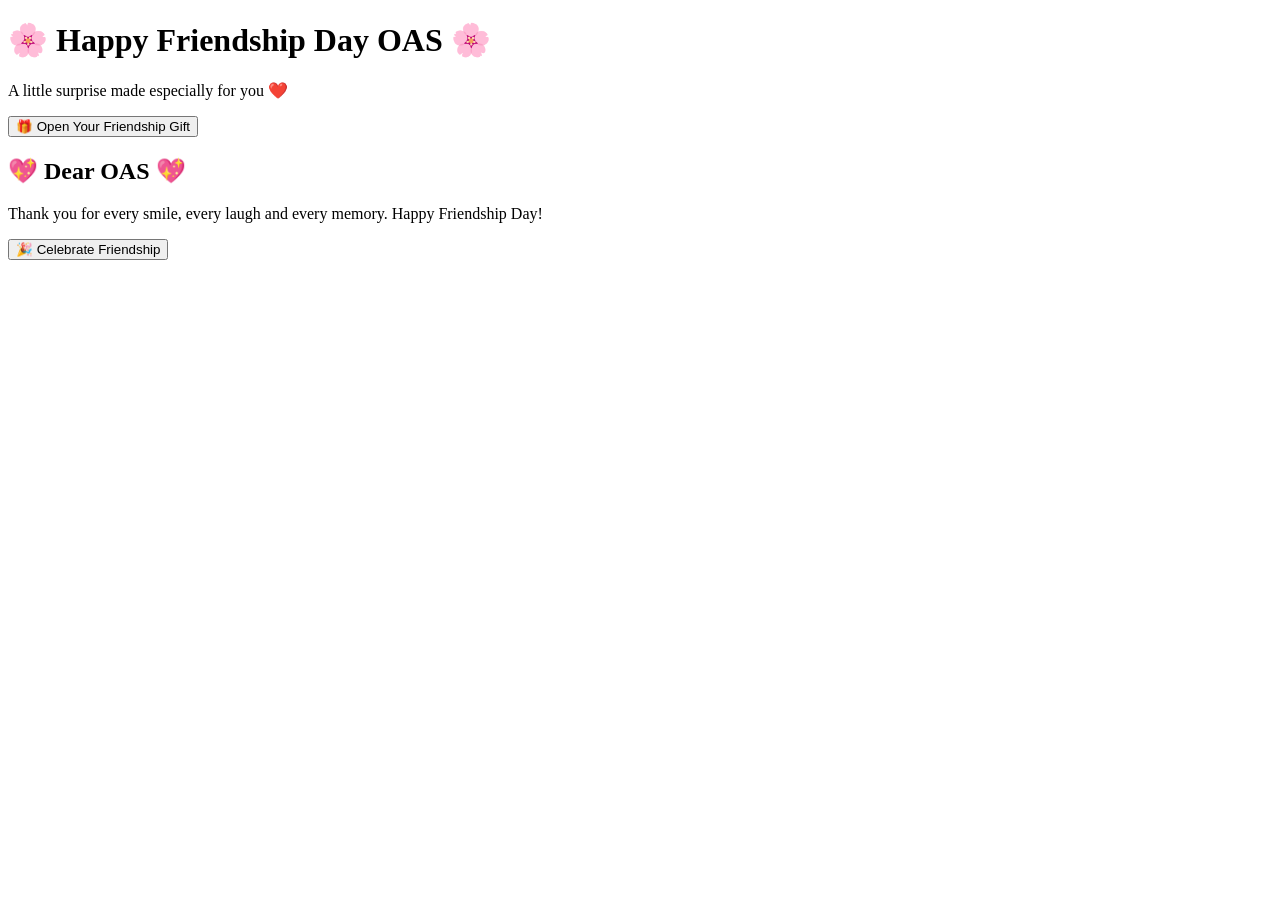
==== index.html @ ca907410 "Rename Index.html to index.html" ====
<!DOCTYPE html><html><head><meta charset="UTF-8"><meta name="viewport" content="width=device-width,initial-scale=1"><title>Happy Friendship Day OAS</title><link rel="stylesheet" href="style.css"></head><body><div id="hearts"></div><div class="glass"><h1>🌸 Happy Friendship Day OAS 🌸</h1><p>A little surprise made especially for you ❤️</p><button id="openBtn">🎁 Open Your Friendship Gift</button><div id="message" class="hidden"><h2>💖 Dear OAS 💖</h2><p>Thank you for every smile, every laugh and every memory. Happy Friendship Day!</p><button id="celebrate">🎉 Celebrate Friendship</button></div></div><audio id="bgMusic" loop><source src="music.mp3" type="audio/mpeg"></audio><script src="script.js"></script></body></html>
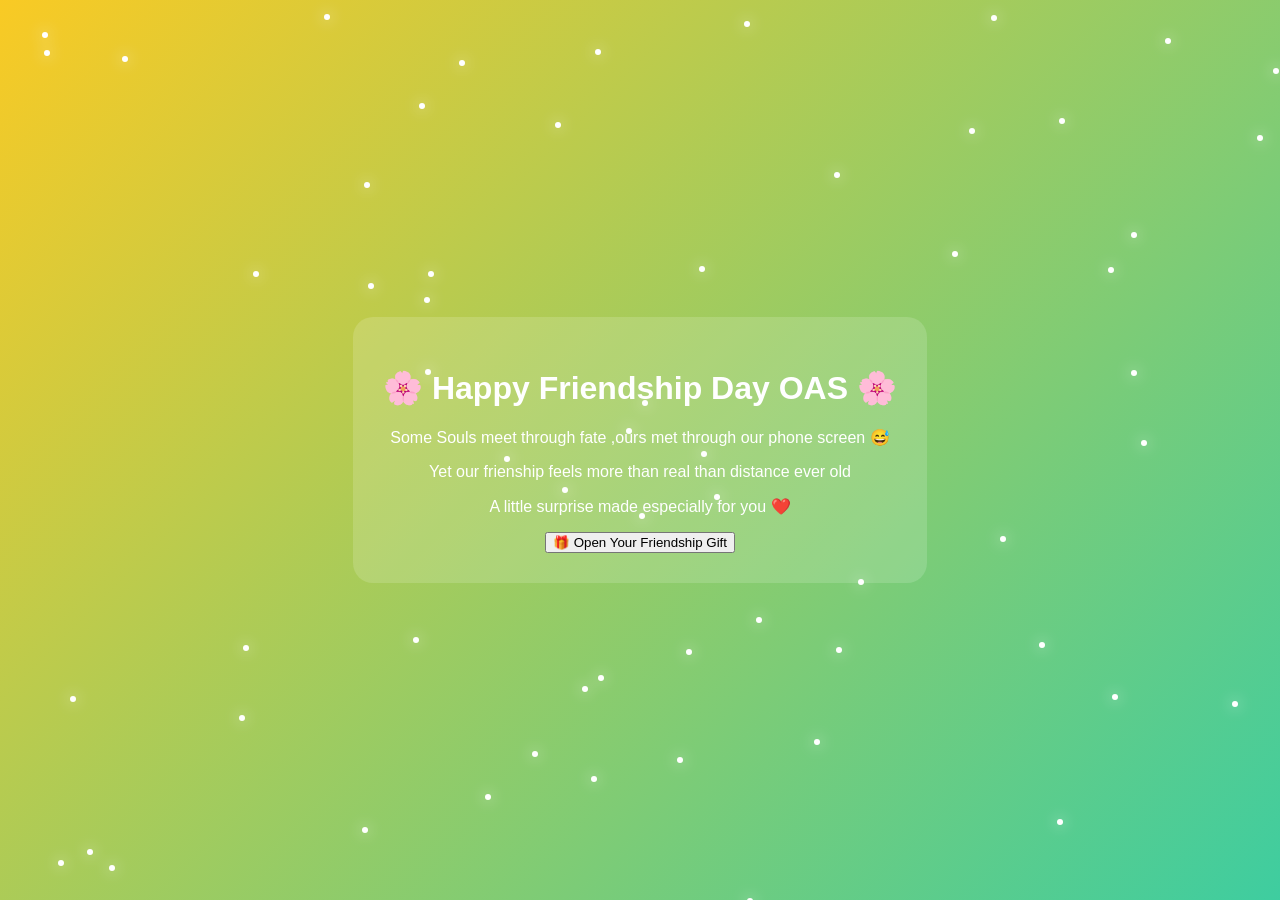
==== commit 79f652ee: "Revise friendship message in index.html Updated friendship message and added new lines to enhance th" ====
--- a/index.html
+++ b/index.html
@@ -1 +1 @@
-<!DOCTYPE html><html><head><meta charset="UTF-8"><meta name="viewport" content="width=device-width,initial-scale=1"><title>Happy Friendship Day OAS</title><link rel="stylesheet" href="style.css"></head><body><div id="hearts"></div><div class="glass"><h1>🌸 Happy Friendship Day OAS 🌸</h1><p>A little surprise made especially for you ❤️</p><button id="openBtn">🎁 Open Your Friendship Gift</button><div id="message" class="hidden"><h2>💖 Dear OAS 💖</h2><p>Thank you for every smile, every laugh and every memory. Happy Friendship Day!</p><button id="celebrate">🎉 Celebrate Friendship</button></div></div><audio id="bgMusic" loop><source src="music.mp3" type="audio/mpeg"></audio><script src="script.js"></script></body></html>
+<!DOCTYPE html><html><head><meta charset="UTF-8"><meta name="viewport" content="width=device-width,initial-scale=1"><title>Happy Friendship Day OAS</title><link rel="stylesheet" href="style.css"></head><body><div id="hearts"></div><div class="glass"><h1>🌸 Happy Friendship Day OAS 🌸</h1> <p> Some Souls meet through fate ,ours met through our phone screen 😅</p> <p> Yet our frienship feels more than real than distance ever old </p> <p>A little surprise made especially for you ❤️</p><button id="openBtn">🎁 Open Your Friendship Gift</button><div id="message" class="hidden"><h2>💖 Dear OAS 💖</h2><p> Not every Beautiful Frienship begins with Handshake <p> Some begin with a insta Ask me a questions session😅 or simple messages and became unforgettable </p> <p> Thank you for every smile, every laugh and every memory. Happy Friendship Day!</p><button id="celebrate">🎉 Celebrate Friendship</button></div></div><audio id="bgMusic" loop><source src="music.mp3" type="audio/mpeg"></audio><script src="script.js"></script></body></html>
--- a/style.css
+++ b/style.css
@@ -0,0 +1 @@
+body{margin:0;display:flex;justify-content:center;align-items:center;min-height:100vh;background:linear-gradient(-45deg,#ff6b81,#6c5ce7,#00cec9,#f9ca24);background-size:400% 400%;animation:bg 12s infinite;font-family:Arial}.glass{padding:30px;border-radius:20px;background:rgba(255,255,255,.15);color:#fff;text-align:center}.hidden{display:none}.heart,.light{position:fixed;pointer-events:none}.heart{bottom:-20px;animation:f 6s linear forwards}.light{width:6px;height:6px;border-radius:50%;background:#fff;box-shadow:0 0 15px #fff;animation:t 3s infinite}@keyframes bg{0%{background-position:0 50%}50%{background-position:100% 50%}100%{background-position:0 50%}}@keyframes f{to{transform:translateY(-110vh);opacity:0}}@keyframes t{50%{opacity:1;transform:scale(1.8)}0%,100%{opacity:.2;transform:scale(.5)}}
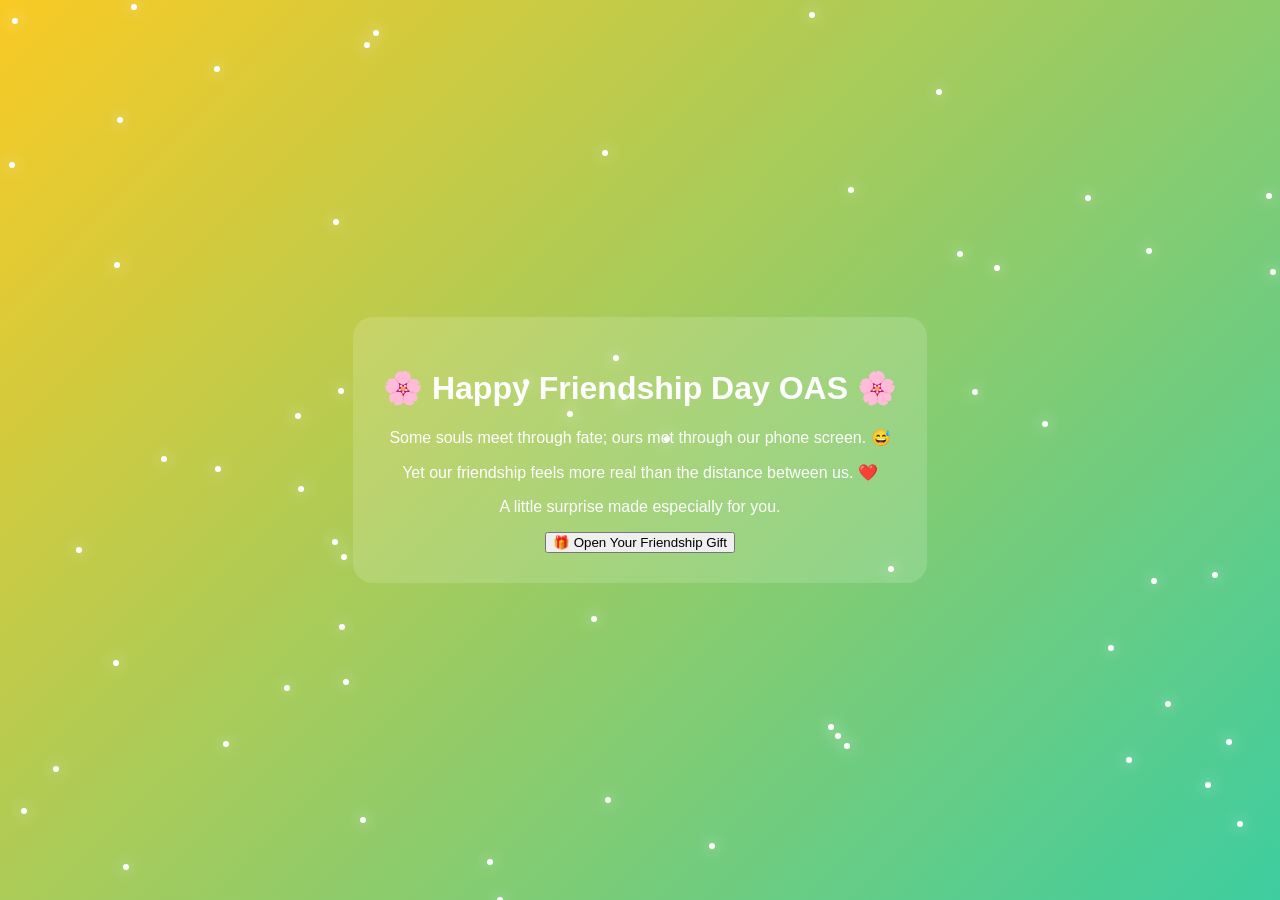
==== commit 7570a428: "Refactor index.html for better readability Updated HTML structure and improved text clarity." ====
--- a/index.html
+++ b/index.html
@@ -1 +1,45 @@
-<!DOCTYPE html><html><head><meta charset="UTF-8"><meta name="viewport" content="width=device-width,initial-scale=1"><title>Happy Friendship Day OAS</title><link rel="stylesheet" href="style.css"></head><body><div id="hearts"></div><div class="glass"><h1>🌸 Happy Friendship Day OAS 🌸</h1> <p> Some Souls meet through fate ,ours met through our phone screen 😅</p> <p> Yet our frienship feels more than real than distance ever old </p> <p>A little surprise made especially for you ❤️</p><button id="openBtn">🎁 Open Your Friendship Gift</button><div id="message" class="hidden"><h2>💖 Dear OAS 💖</h2><p> Not every Beautiful Frienship begins with Handshake <p> Some begin with a insta Ask me a questions session😅 or simple messages and became unforgettable </p> <p> Thank you for every smile, every laugh and every memory. Happy Friendship Day!</p><button id="celebrate">🎉 Celebrate Friendship</button></div></div><audio id="bgMusic" loop><source src="music.mp3" type="audio/mpeg"></audio><script src="script.js"></script></body></html>
+<!DOCTYPE html>
+<html lang="en">
+<head>
+    <meta charset="UTF-8">
+    <meta name="viewport" content="width=device-width, initial-scale=1.0">
+    <title>Happy Friendship Day OAS</title>
+    <link rel="stylesheet" href="style.css">
+</head>
+<body>
+
+    <div id="hearts"></div>
+
+    <div class="glass">
+        <h1>🌸 Happy Friendship Day OAS 🌸</h1>
+
+        <p>Some souls meet through fate; ours met through our phone screen. 😅</p>
+
+        <p>Yet our friendship feels more real than the distance between us. ❤️</p>
+
+        <p>A little surprise made especially for you.</p>
+
+        <button id="openBtn">🎁 Open Your Friendship Gift</button>
+
+        <div id="message" class="hidden">
+            <h2>💖 Dear OAS 💖</h2>
+
+            <p>Not every beautiful friendship begins with a handshake.</p>
+
+            <p>Some begin with an Instagram "Ask Me a Question" session 😅 or a simple message and become unforgettable.</p>
+
+            <p>Thank you for every smile, every laugh, and every memory. Happy Friendship Day! ❤️</p>
+
+            <button id="celebrate">🎉 Celebrate Friendship</button>
+        </div>
+    </div>
+
+    <audio id="bgMusic" loop>
+        <source src="music.mp3" type="audio/mpeg">
+        Your browser does not support the audio element.
+    </audio>
+
+    <script src="script.js"></script>
+
+</body>
+</html>
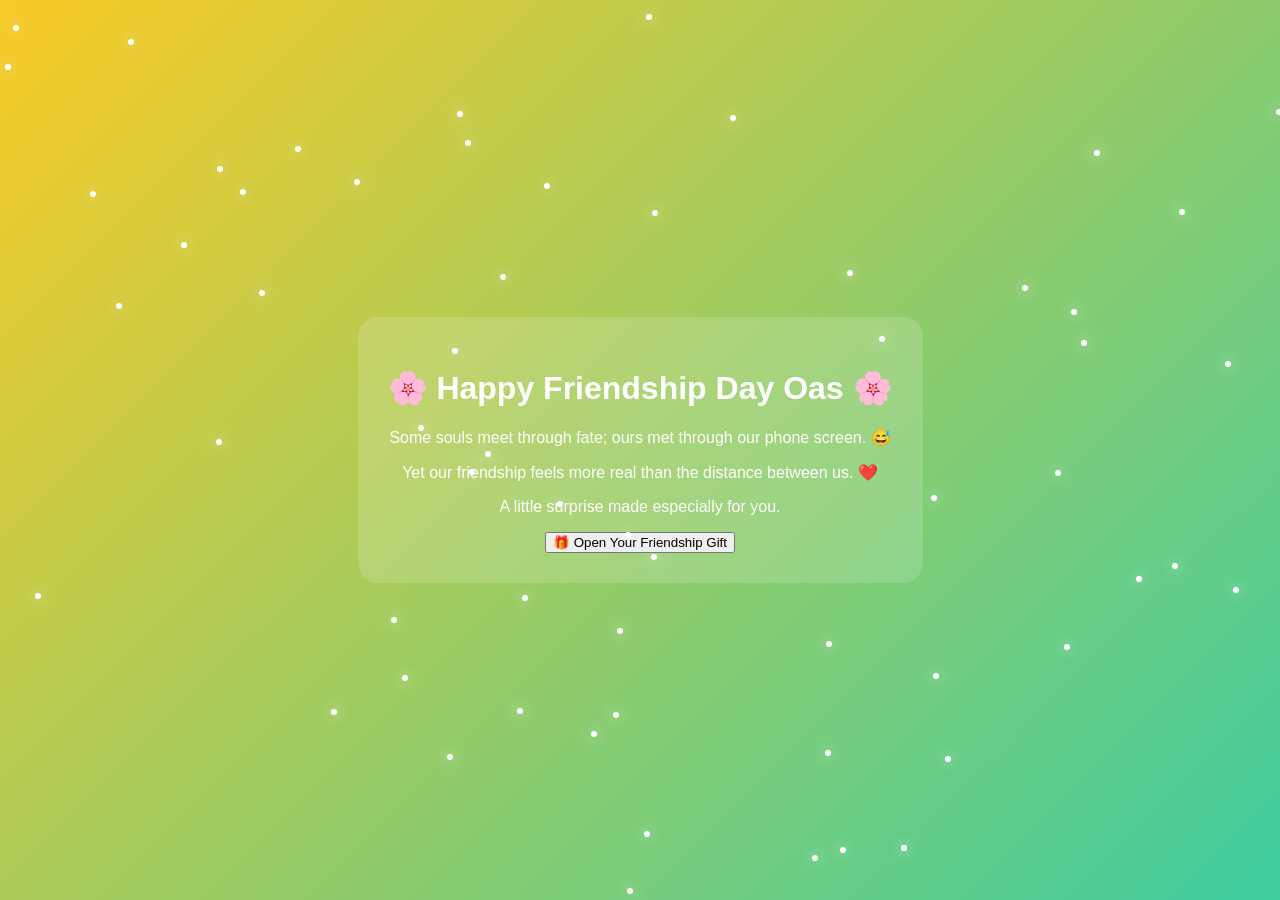
==== commit 794d4f2c: "Correct title and greeting for Friendship Day Updated title and greeting messages for consistency." ====
--- a/index.html
+++ b/index.html
@@ -3,7 +3,7 @@
 <head>
     <meta charset="UTF-8">
     <meta name="viewport" content="width=device-width, initial-scale=1.0">
-    <title>Happy Friendship Day OAS</title>
+    <title>Happy Friendship Day Oas </title>
     <link rel="stylesheet" href="style.css">
 </head>
 <body>
@@ -11,7 +11,7 @@
     <div id="hearts"></div>
 
     <div class="glass">
-        <h1>🌸 Happy Friendship Day OAS 🌸</h1>
+        <h1>🌸 Happy Friendship Day Oas 🌸</h1>
 
         <p>Some souls meet through fate; ours met through our phone screen. 😅</p>
 
@@ -22,11 +22,12 @@
         <button id="openBtn">🎁 Open Your Friendship Gift</button>
 
         <div id="message" class="hidden">
-            <h2>💖 Dear OAS 💖</h2>
+            <h2>💖 Dear Oas 💖</h2>
 
             <p>Not every beautiful friendship begins with a handshake.</p>
 
-            <p>Some begin with an Instagram "Ask Me a Question" session 😅 or a simple message and become unforgettable.</p>
+            <p>Some begin with an Instagram "Ask Me a Question" session 😅 or sharing reels/simple messages 
+                could be the beginning of a bond you’d never want to lose. </p>
 
             <p>Thank you for every smile, every laugh, and every memory. Happy Friendship Day! ❤️</p>
 
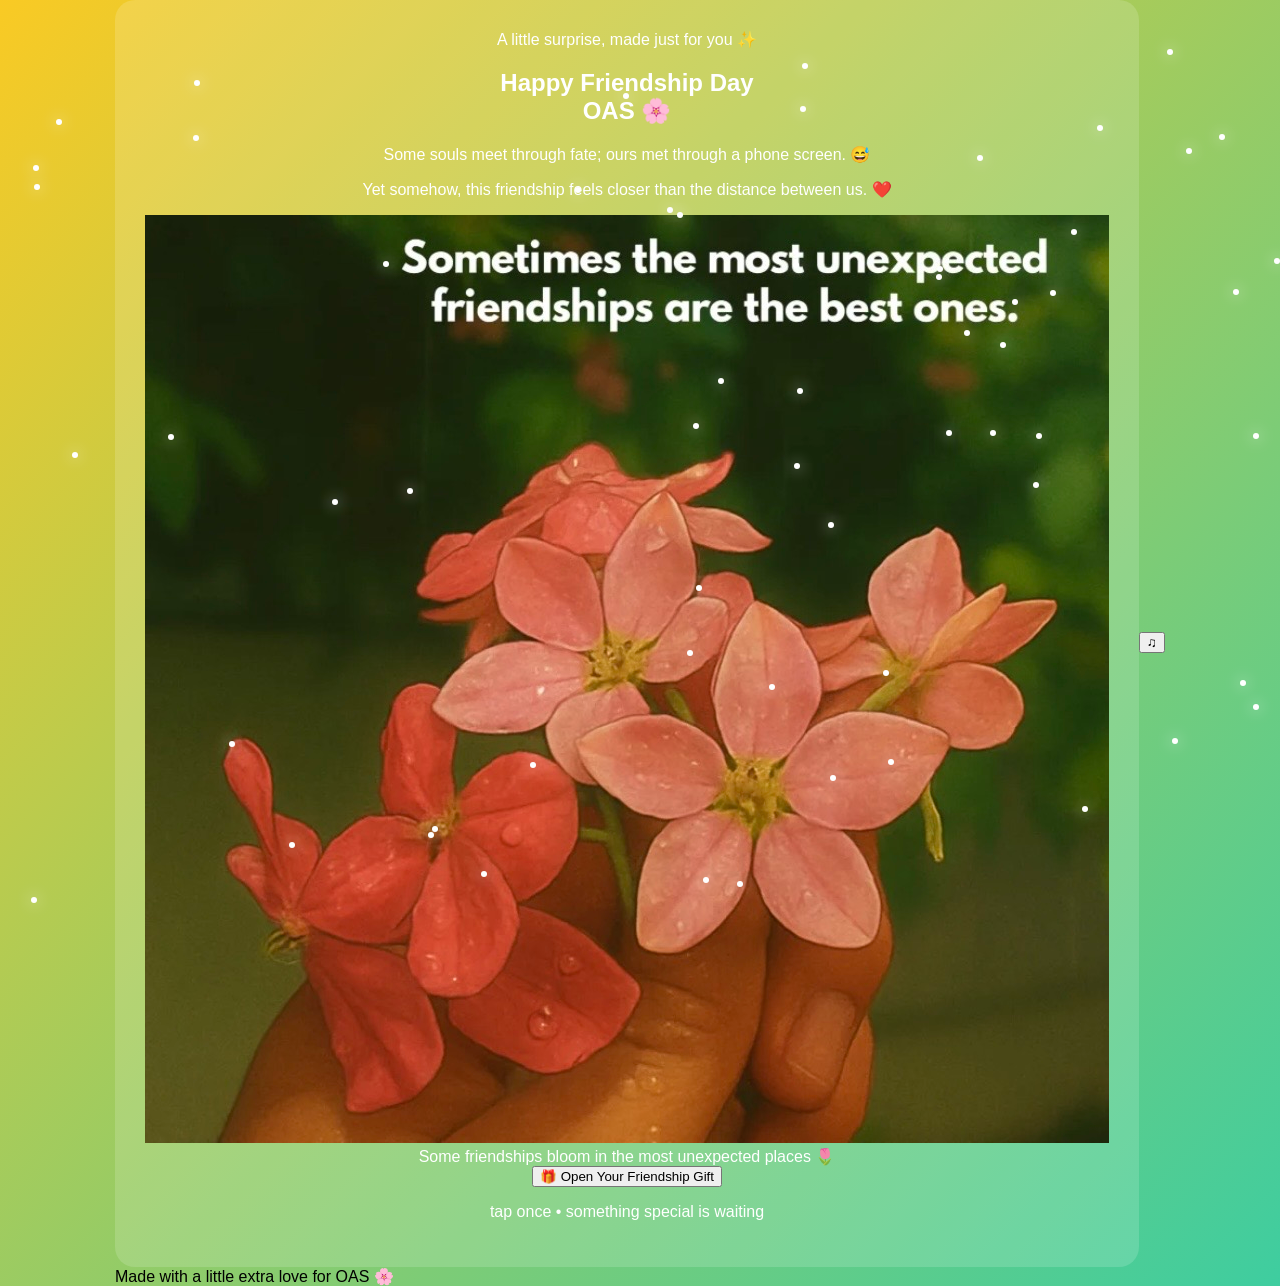
==== commit d0cb90c2: "Rename inde.html to index.html" ====
--- a/index.html
+++ b/index.html
@@ -1,46 +1,72 @@
 <!DOCTYPE html>
 <html lang="en">
 <head>
-    <meta charset="UTF-8">
-    <meta name="viewport" content="width=device-width, initial-scale=1.0">
-    <title>Happy Friendship Day Oas </title>
-    <link rel="stylesheet" href="style.css">
+<meta charset="UTF-8">
+<meta name="viewport" content="width=device-width, initial-scale=1.0">
+<meta name="theme-color" content="#120b22">
+<title>Happy Friendship Day OAS 🌸</title>
+<link rel="preconnect" href="https://fonts.googleapis.com">
+<link href="https://fonts.googleapis.com/css2?family=DM+Serif+Display&family=Poppins:wght@300;400;500;600;700&display=swap" rel="stylesheet">
+<link rel="stylesheet" href="style.css">
 </head>
 <body>
+<div class="aurora"></div>
+<div id="stars"></div>
+<div id="petals"></div>
 
-    <div id="hearts"></div>
+<main class="page">
+  <section class="hero glass">
+    <div class="badge">A little surprise, made just for you ✨</div>
+    <h1>Happy Friendship Day<br><span>OAS</span> 🌸</h1>
+    <p class="intro">Some souls meet through fate; ours met through a phone screen. 😅</p>
+    <p class="intro soft">Yet somehow, this friendship feels closer than the distance between us. ❤️</p>
 
-    <div class="glass">
-        <h1>🌸 Happy Friendship Day Oas 🌸</h1>
-
-        <p>Some souls meet through fate; ours met through our phone screen. 😅</p>
-
-        <p>Yet our friendship feels more real than the distance between us. ❤️</p>
-
-        <p>A little surprise made especially for you.</p>
-
-        <button id="openBtn">🎁 Open Your Friendship Gift</button>
-
-        <div id="message" class="hidden">
-            <h2>💖 Dear Oas 💖</h2>
-
-            <p>Not every beautiful friendship begins with a handshake.</p>
-
-            <p>Some begin with an Instagram "Ask Me a Question" session 😅 or sharing reels/simple messages 
-                could be the beginning of a bond you’d never want to lose. </p>
-
-            <p>Thank you for every smile, every laugh, and every memory. Happy Friendship Day! ❤️</p>
-
-            <button id="celebrate">🎉 Celebrate Friendship</button>
-        </div>
+    <div class="photo-wrap">
+      <div class="glow-ring"></div>
+      <img src="friendship1.jpeg" alt="Flowers and a friendship moment" class="main-photo">
+      <div class="photo-caption">Some friendships bloom in the most unexpected places 🌷</div>
     </div>
 
-    <audio id="bgMusic" loop>
-        <source src="music.mp3" type="audio/mpeg">
-        Your browser does not support the audio element.
-    </audio>
+    <button id="openBtn" class="magic-btn"><span>🎁</span> Open Your Friendship Gift</button>
+    <p class="hint">tap once • something special is waiting</p>
+  </section>
 
-    <script src="script.js"></script>
+  <section id="message" class="message glass hidden">
+    <div class="sparkle">✦</div>
+    <p class="eyebrow">FOR MY BESTIE</p>
+    <h2>Dear OAS 💖</h2>
 
+    <div class="quote">
+      “Not every beautiful friendship begins with a handshake.
+      Some begin with a simple message and become unforgettable.”
+    </div>
+
+    <p>Some begin with an Instagram “Ask Me a Question” session 😅, a reel, or just one random message… and somehow turn into a bond you never want to lose.</p>
+
+    <p>We may have never met in real life, but you've already become a beautiful part of my everyday world.</p>
+
+    <div class="memory-card">
+      <img src="friendship2.jpeg" alt="A sweet friendship memory">
+      <div>
+        <strong>Distance is just a number.</strong>
+        <span>Good friendships make the miles feel smaller. 🤍</span>
+      </div>
+    </div>
+
+    <p class="final-line">Thank you for every smile, every laugh, every conversation and every little memory. ❤️</p>
+
+    <button id="celebrate" class="magic-btn secondary">🎉 Celebrate Friendship</button>
+    <p class="forever">Here's to a friendship that started online and became genuinely special. ✨</p>
+  </section>
+
+  <footer>Made with a little extra love for OAS 🌸</footer>
+</main>
+
+<button id="musicBtn" class="music-btn" aria-label="Toggle music">♫</button>
+<audio id="bgMusic" loop>
+  <source src="music.mp3" type="audio/mpeg">
+</audio>
+
+<script src="script.js"></script>
 </body>
 </html>
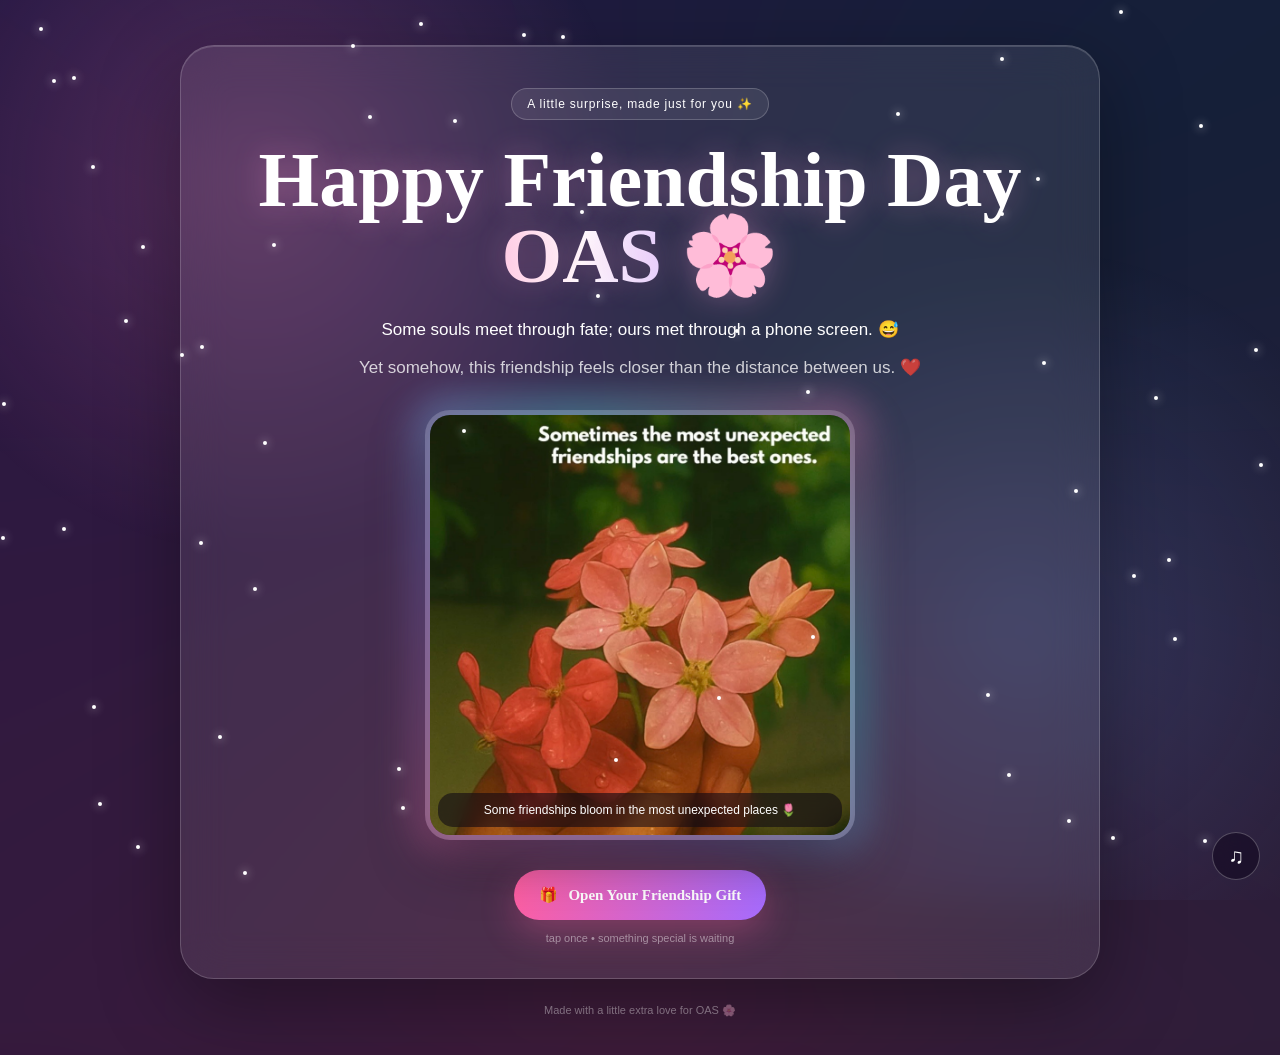
==== commit 5d313e32: "Update index.html" ====
--- a/index.html
+++ b/index.html
@@ -4,7 +4,7 @@
 <meta charset="UTF-8">
 <meta name="viewport" content="width=device-width, initial-scale=1.0">
 <meta name="theme-color" content="#120b22">
-<title>Happy Friendship Day OAS 🌸</title>
+<title>Happy Friendship Day Oas 🌸</title>
 <link rel="preconnect" href="https://fonts.googleapis.com">
 <link href="https://fonts.googleapis.com/css2?family=DM+Serif+Display&family=Poppins:wght@300;400;500;600;700&display=swap" rel="stylesheet">
 <link rel="stylesheet" href="style.css">
@@ -34,7 +34,7 @@
   <section id="message" class="message glass hidden">
     <div class="sparkle">✦</div>
     <p class="eyebrow">FOR MY BESTIE</p>
-    <h2>Dear OAS 💖</h2>
+    <h2>Dear Oas 💖</h2>
 
     <div class="quote">
       “Not every beautiful friendship begins with a handshake.
--- a/style.css
+++ b/style.css
@@ -1 +1,51 @@
-body{margin:0;display:flex;justify-content:center;align-items:center;min-height:100vh;background:linear-gradient(-45deg,#ff6b81,#6c5ce7,#00cec9,#f9ca24);background-size:400% 400%;animation:bg 12s infinite;font-family:Arial}.glass{padding:30px;border-radius:20px;background:rgba(255,255,255,.15);color:#fff;text-align:center}.hidden{display:none}.heart,.light{position:fixed;pointer-events:none}.heart{bottom:-20px;animation:f 6s linear forwards}.light{width:6px;height:6px;border-radius:50%;background:#fff;box-shadow:0 0 15px #fff;animation:t 3s infinite}@keyframes bg{0%{background-position:0 50%}50%{background-position:100% 50%}100%{background-position:0 50%}}@keyframes f{to{transform:translateY(-110vh);opacity:0}}@keyframes t{50%{opacity:1;transform:scale(1.8)}0%,100%{opacity:.2;transform:scale(.5)}}
+*{box-sizing:border-box}
+html{scroll-behavior:smooth}
+body{margin:0;min-height:100vh;font-family:Poppins,sans-serif;color:#fff;background:#10091c;overflow-x:hidden}
+body:before{content:"";position:fixed;inset:0;background:radial-gradient(circle at 20% 20%,rgba(255,119,179,.22),transparent 30%),radial-gradient(circle at 80% 70%,rgba(113,167,255,.18),transparent 32%);pointer-events:none;z-index:-2}
+.aurora{position:fixed;inset:-30%;background:conic-gradient(from 180deg,rgba(255,105,180,.20),rgba(139,92,246,.18),rgba(56,189,248,.13),rgba(255,105,180,.20));filter:blur(70px);animation:aurora 14s ease-in-out infinite alternate;z-index:-3}
+@keyframes aurora{to{transform:rotate(25deg) scale(1.15)}}
+.page{width:min(920px,92%);margin:auto;padding:45px 0 28px}
+.glass{background:rgba(255,255,255,.085);border:1px solid rgba(255,255,255,.18);box-shadow:0 25px 80px rgba(0,0,0,.35),inset 0 1px rgba(255,255,255,.15);backdrop-filter:blur(22px);-webkit-backdrop-filter:blur(22px);border-radius:34px}
+.hero{text-align:center;padding:42px 28px 34px;position:relative;overflow:hidden}
+.hero:after{content:"";position:absolute;inset:-2px;border-radius:34px;background:linear-gradient(120deg,transparent 20%,rgba(255,255,255,.15),transparent 45%);transform:translateX(-120%);animation:shine 6s infinite;pointer-events:none}
+@keyframes shine{55%,100%{transform:translateX(120%)}}
+.badge{display:inline-block;padding:8px 15px;border:1px solid rgba(255,255,255,.2);border-radius:999px;background:rgba(255,255,255,.08);font-size:12px;letter-spacing:.8px}
+h1{font-family:"DM Serif Display",serif;font-size:clamp(45px,8vw,78px);line-height:.98;margin:22px 0 20px;text-shadow:0 0 30px rgba(255,160,210,.32)}
+h1 span{background:linear-gradient(90deg,#ffd1e7,#fff,#e5d2ff);-webkit-background-clip:text;background-clip:text;color:transparent}
+.intro{font-size:17px;line-height:1.75;max-width:650px;margin:8px auto}
+.soft{opacity:.78}
+.photo-wrap{width:min(430px,100%);margin:28px auto 30px;position:relative}
+.main-photo{display:block;width:100%;aspect-ratio:1/1;object-fit:cover;border-radius:25px;border:5px solid rgba(255,255,255,.15);box-shadow:0 20px 55px rgba(0,0,0,.4);position:relative;z-index:2}
+.glow-ring{position:absolute;inset:-12px;border-radius:32px;background:linear-gradient(45deg,#ff76b7,#a78bfa,#67e8f9,#ff76b7);filter:blur(18px);opacity:.42;animation:ring 7s linear infinite}
+@keyframes ring{to{transform:rotate(360deg)}}
+.photo-caption{position:absolute;bottom:13px;left:13px;right:13px;z-index:3;padding:10px;border-radius:15px;background:rgba(10,5,20,.55);backdrop-filter:blur(8px);font-size:12px}
+.magic-btn{border:0;border-radius:999px;padding:16px 25px;font:600 15px Poppins;color:#fff;cursor:pointer;background:linear-gradient(100deg,#ff5fa2,#a66cff);box-shadow:0 12px 35px rgba(255,95,162,.3);transition:.3s;position:relative;overflow:hidden}
+.magic-btn:hover{transform:translateY(-3px) scale(1.02);box-shadow:0 18px 45px rgba(255,95,162,.45)}
+.magic-btn:active{transform:scale(.97)}
+.magic-btn span{margin-right:7px}
+.hint{font-size:11px;opacity:.45;margin:12px 0 0}
+.message{position:relative;margin-top:24px;padding:42px 30px;text-align:center;animation:rise .8s ease both}
+.hidden{display:none}
+@keyframes rise{from{opacity:0;transform:translateY(30px) scale(.97)}to{opacity:1;transform:none}}
+.sparkle{font-size:28px;animation:pulse 1.8s infinite}
+@keyframes pulse{50%{transform:scale(1.3);text-shadow:0 0 20px #ff8fc8}}
+.eyebrow{letter-spacing:3px;font-size:11px;opacity:.55}
+h2{font-family:"DM Serif Display",serif;font-size:42px;margin:8px 0 22px}
+.message>p{max-width:680px;margin:16px auto;line-height:1.85;color:rgba(255,255,255,.84)}
+.quote{max-width:680px;margin:0 auto 25px;padding:20px;border-left:3px solid #ff8fc8;background:rgba(255,255,255,.06);border-radius:0 18px 18px 0;font-family:"DM Serif Display",serif;font-size:23px;line-height:1.45}
+.memory-card{max-width:650px;margin:28px auto;padding:12px;display:flex;align-items:center;gap:18px;text-align:left;background:rgba(255,255,255,.07);border:1px solid rgba(255,255,255,.12);border-radius:22px}
+.memory-card img{width:150px;height:120px;object-fit:cover;border-radius:16px}
+.memory-card strong,.memory-card span{display:block}.memory-card strong{font-size:16px;margin-bottom:7px}.memory-card span{font-size:13px;line-height:1.6;opacity:.65}
+.final-line{font-weight:500!important}
+.secondary{margin-top:10px}
+.forever{font-size:12px!important;opacity:.5}
+.music-btn{position:fixed;right:20px;bottom:20px;width:48px;height:48px;border-radius:50%;border:1px solid rgba(255,255,255,.25);background:rgba(20,10,35,.65);color:#fff;font-size:21px;cursor:pointer;backdrop-filter:blur(10px);z-index:20}
+.music-btn.playing{box-shadow:0 0 25px rgba(255,120,190,.7);animation:music 1.5s infinite}
+@keyframes music{50%{transform:scale(1.08)}}
+.petal,.star{position:fixed;pointer-events:none;z-index:10}
+.petal{top:-30px;font-size:18px;animation:fall linear forwards}
+@keyframes fall{to{transform:translate3d(var(--drift),110vh,0) rotate(500deg);opacity:0}}
+.star{width:4px;height:4px;border-radius:50%;background:#fff;box-shadow:0 0 10px #fff;animation:twinkle 2s infinite alternate}
+@keyframes twinkle{to{opacity:.15;transform:scale(.4)}}
+footer{text-align:center;padding:25px 0 10px;font-size:11px;opacity:.38}
+@media(max-width:600px){.page{padding-top:20px}.hero,.message{padding:30px 19px}.glass{border-radius:26px}h1{font-size:45px}.intro{font-size:15px}.quote{font-size:19px}.memory-card{align-items:flex-start}.memory-card img{width:105px;height:95px}.photo-caption{font-size:10px}.music-btn{right:14px;bottom:14px}}
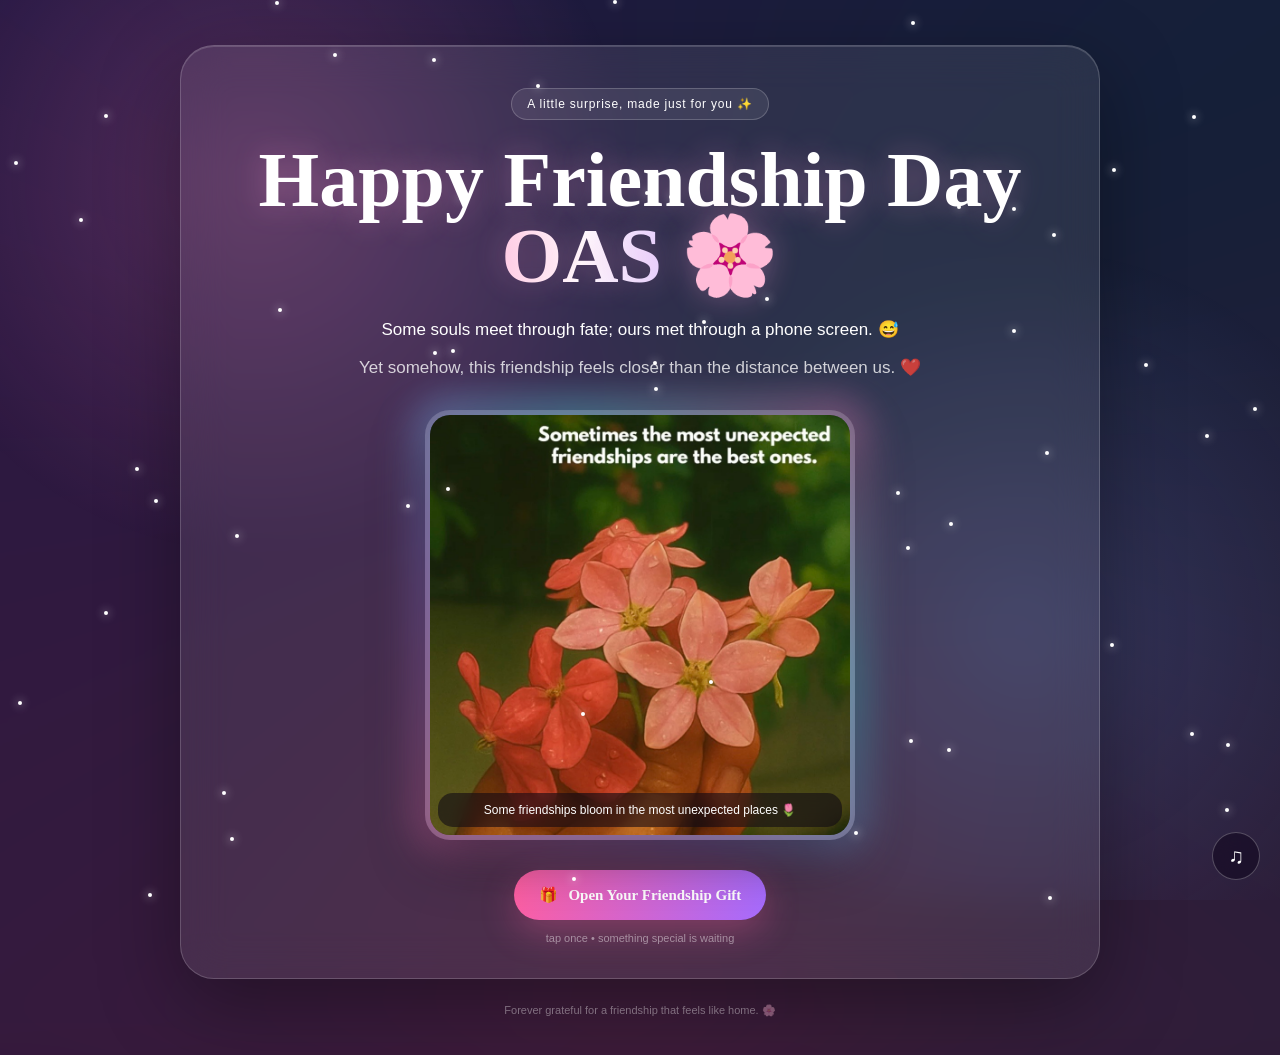
==== commit 526bd955: "Update index.html" ====
--- a/index.html
+++ b/index.html
@@ -33,7 +33,7 @@
 
   <section id="message" class="message glass hidden">
     <div class="sparkle">✦</div>
-    <p class="eyebrow">FOR MY BESTIE</p>
+    <p class="eyebrow">🥂✨✨🥂</p>
     <h2>Dear Oas 💖</h2>
 
     <div class="quote">
@@ -59,7 +59,7 @@
     <p class="forever">Here's to a friendship that started online and became genuinely special. ✨</p>
   </section>
 
-  <footer>Made with a little extra love for OAS 🌸</footer>
+  <footer>    Forever grateful for a friendship that feels like home. 🌸</footer>
 </main>
 
 <button id="musicBtn" class="music-btn" aria-label="Toggle music">♫</button>
